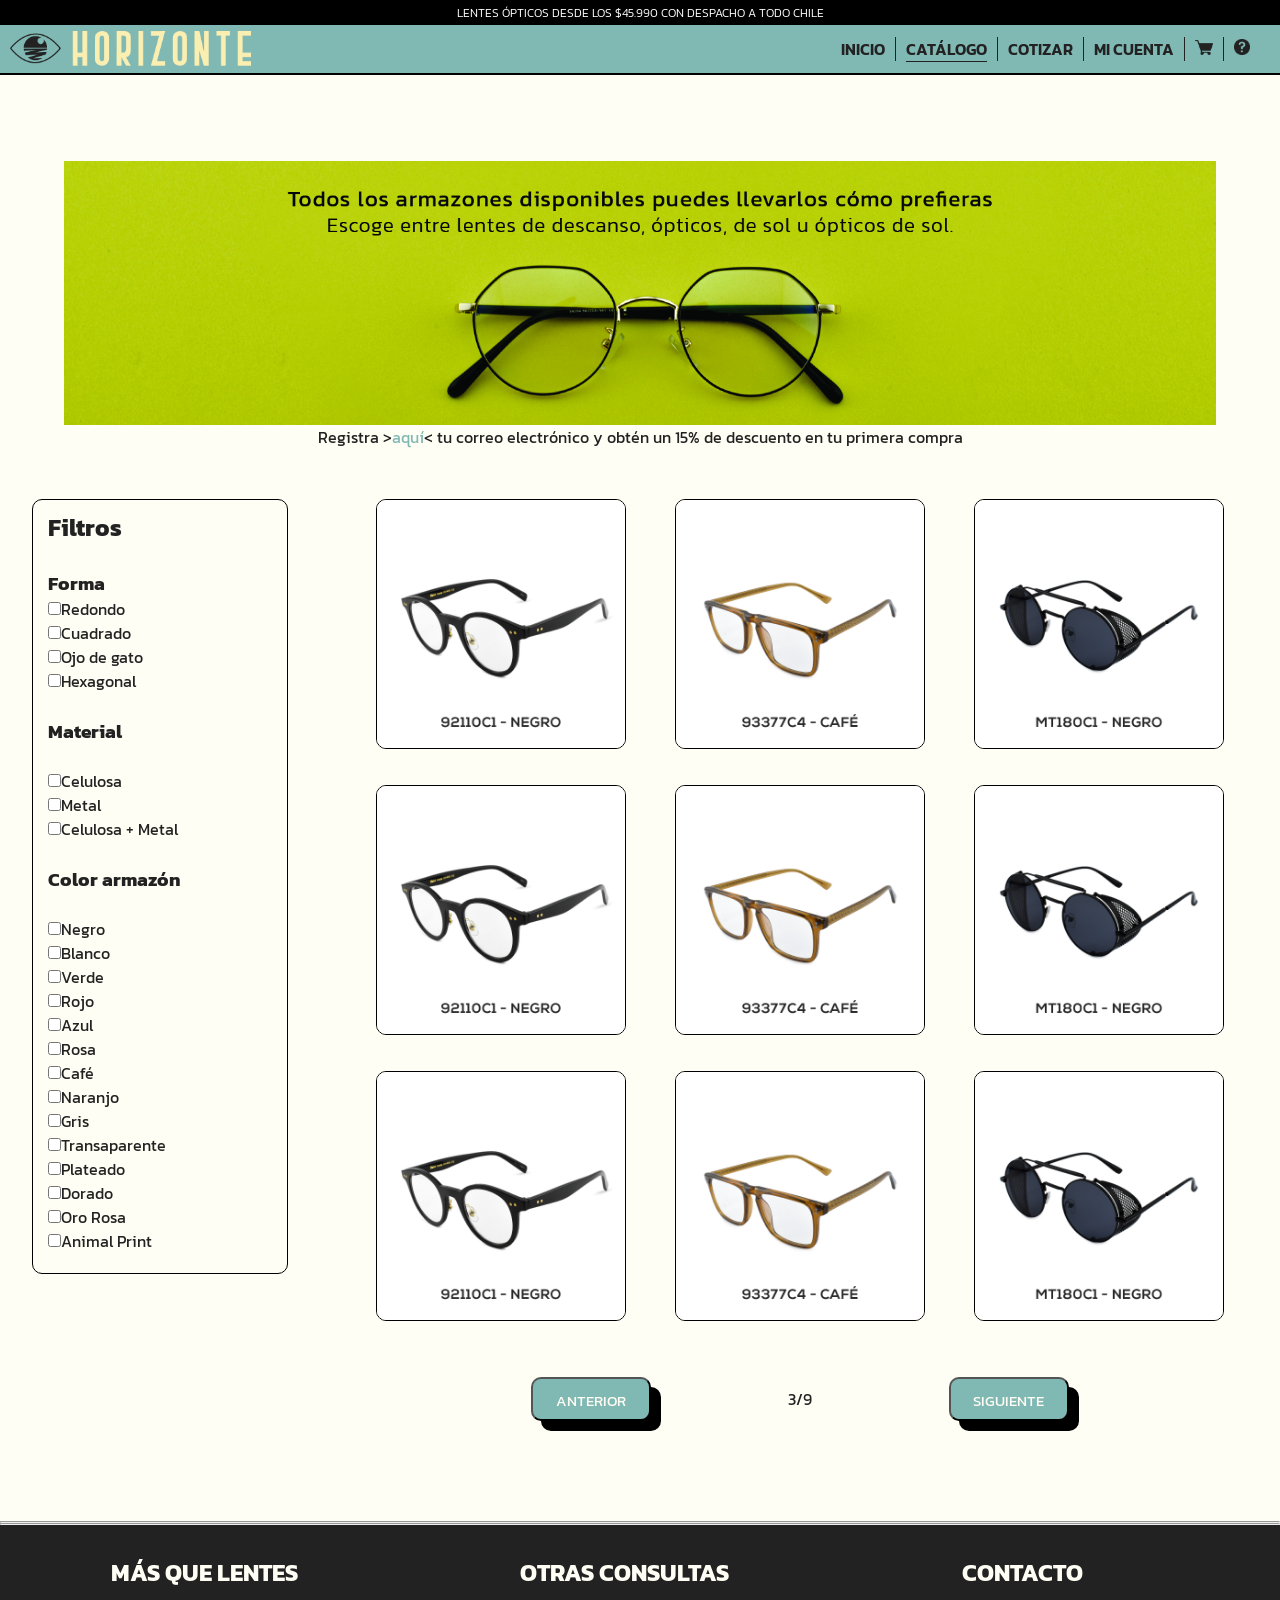
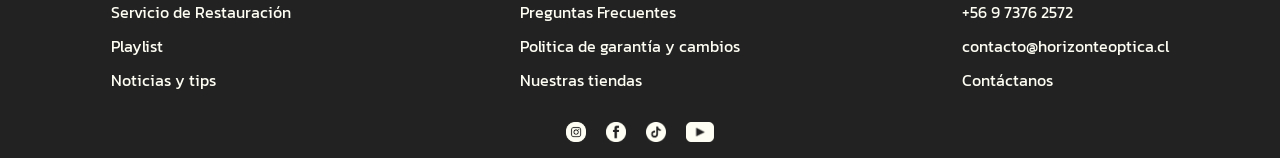
==== pages/catalogo.html @ ded0e59a "Primer commit con html PrimeraEntrega sin modificar" ====
<!DOCTYPE html>
<html lang="en">
<head>
    <meta charset="UTF-8">
    <meta name="viewport" content="width=device-width, initial-scale=1.0">

    <title>Ópticas Horizonte - Catálogo</title>

    <link rel="shorcut icon" href ="../icons/ojoamarillo_favicon.png">
    <link rel="preconnect" href="https://fonts.googleapis.com">
    <link rel="preconnect" href="https://fonts.gstatic.com" crossorigin>
    <link href="https://fonts.googleapis.com/css2?family=Kanit:ital,wght@0,100;0,200;0,300;0,400;0,500;0,600;0,700;0,800;0,900;1,100;1,200;1,300;1,400;1,500;1,600;1,700;1,800;1,900&display=swap" rel="stylesheet">
    <link rel="stylesheet" href="../css/styles-catalogo.css">

</head>
<body>


<header class="header">
    <div class="bannerOferta">
        <h1>LENTES ÓPTICOS DESDE LOS $45.990 CON DESPACHO A TODO CHILE</h1>
    </div>

    <div  class="bannerMenu"> 
        <a href="#" class="logoHeader">     
            <img src="../images/brand/horizonte_blackyellow.png" alt="">
        </a>
        <ul class="headerMenu">
            <li><a href="../index.html">INICIO</a></li>
            <li><a href="#" class="currentPage">CATÁLOGO</a> </li>
            <li><a href="./cotizar.html">COTIZAR</a>  </li>
            <li><a href="./miCuenta.html">MI CUENTA</a></li>
            <li><a href="#" class="iconoCarrito">
                <img src="../icons/carritoEeireblac.png" alt="">
                </a>    </li>
            <li><a href="../pages/ayuda.html" class="iconoAyuda">
                <img src="../icons/helpIconBold.png" alt="">
                </a></li>
        </ul>
    </div>
</header>

<main>
<section class="landingCatalogo">
    <section class="fotoInfoCatalogo">
    <img src="../images/catalogo/fotoInfoCatalogo.jpg" alt=""> 
    <article class="textoInfoCatalogo">
        <p>Registra ></p>
        <a href="./miCuenta.html">aquí</a>
        <p>< tu correo electrónico y obtén un 15% de descuento en tu primera compra</p>
    </article>
    </section>
</section>
<section class="catalogo">
    <section class="menuCatalogo">
        <h2>Filtros</h2>
        <br>
        <section class="sectionForma">
        <label for="filtroForma"><h3>Forma</h3></label>
            <input type="checkbox" name="filtroForma"
            value="formaRedondo">Redondo
            <br>
            <input type="checkbox" name="filtroForma"
            value="formaCuadrado">Cuadrado
            <br>
            <input type="checkbox" name="filtroForma"
            value="formaOjoDeGato">Ojo de gato
            <br>
            <input type="checkbox" name="filtroForma"
            value="formaHexagonal">Hexagonal
            <br>
        </section>
        <br>
        <section class="sectionMaterial">
        <label for="filtroMaterial"><h3>Material</h3></label>
            <br>
            <input type="checkbox" name="filtroMaterial"
            value="materialCelulosa">Celulosa
            <br>
            <input type="checkbox" name="filtroMaterial"
            value="materialMetal">Metal
            <br>
            <input type="checkbox" name="filtroMaterial"
            value="materialCelulosaMasMetal">Celulosa + Metal
        </section>
        <br>
        <section class="sectionColor">
            <label for="filtroColor"><h3>Color armazón</h3></label>
                <br>
                <input type="checkbox" name="filtroColor"
                value="colorNegro">Negro
                <br>
                <input type="checkbox" name="filtroColor"
                value="colorBlanco">Blanco
                <br>
                <input type="checkbox" name="filtroColor"
                value="colorVerde">Verde
                <br>
                <input type="checkbox" name="filtroColor"
                value="colorRojo">Rojo
                <br>
                <input type="checkbox" name="filtroColor"
                value="colorAzul">Azul
                <br>
                <input type="checkbox" name="filtroColor"
                value="coloRosa">Rosa
                <br>
                <input type="checkbox" name="filtroColor"
                value="colorCafe">Café
                <br>
                <input type="checkbox" name="filtroColor"
                value="colorNaranjo">Naranjo
                <br>
                <input type="checkbox" name="filtroColor"
                value="coloGris">Gris
                <br>
                <input type="checkbox" name="filtroColor"
                value="colorTransparente">Transaparente
                <br>
                <input type="checkbox" name="filtroColor"
                value="colorPlateado">Plateado
                <br>
                <input type="checkbox" name="filtroColor"
                value="colorDorado">Dorado
                <br>
                <input type="checkbox" name="filtroColor"
                value="colorOroRosa">Oro Rosa
                <br>
                <input type="checkbox" name="filtroColor"
                value="colorAnimalPrint">Animal Print
                <br>
        </section>
    </section>
    <section class="sectionLentesCatalogo">
        <section class="lentesCatalogo">
            <a href="#" class="catLente01">
                <img src="../images/lentes/92110.jpg" alt="">
            </a>
            <a href="#" class="catLente02">
                <img src="../images/lentes/93377C4.jpg" alt="">
            </a>
            <a href="#" class="catLente03">
                <img src="../images/lentes/MT180C1.jpg" alt="">
            </a>
            <a href="#" class="catLente04">
                <img src="../images/lentes/92110.jpg" alt="">
            </a>
            <a href="#" class="catLente05">
                <img src="../images/lentes/93377C4.jpg" alt="">
            </a>
            <a href="#" class="catLente06">
                <img src="../images/lentes/MT180C1.jpg" alt="">
            </a>
            <a href="#" class="catLente07">
                <img src="../images/lentes/92110.jpg" alt="">
            </a>
            <a href="#" class="catLente08">
                <img src="../images/lentes/93377C4.jpg" alt="">
            </a>
            <a href="#" class="catLente09">
                <img src="../images/lentes/MT180C1.jpg" alt="">
            </a>
        </section>
    <div class="botonesCatalogo">
        <button class="btn pagAnterior">ANTERIOR</button>
        <P>3/9</P>
        <button class="btn pagSiguiente">SIGUIENTE</button>
    </div>
    </section>
</section>

    <hr>
    <hr>
<!--COTIZAR-->

</main>

<footer>
    <section class="footerOptions">
        <section class="sectionMasQueLentes">
            <h2>MÁS QUE LENTES</h2>
            <ul class="footerList listMasQueLentes">
                <li><a href="#">Servicio de Restauración</a></li>
                <li><a href="#">Playlist</a></li>
                <li><a href="#">Noticias y tips</a></li>
            </ul>
        </section>
        <section class="sectionOtrasConsultas">
            <h2>OTRAS CONSULTAS</h2>
            <ul class="footerList listOtrasConsultas">
                <li><a href="#">Preguntas Frecuentes</a></li>
                <li><a href="#">Politica de garantía y cambios</a></li>
                <li><a href="#">Nuestras tiendas</a></li>
            </ul>
        </section>
        <section class="sectionContacto">
            <h2>CONTACTO</h2>
            <ul class="footerList listContacto">
                <li><a href="">+56 9 7376 2572</a></li>
                <li><a href="">contacto@horizonteoptica.cl</a></li>
                <li><a href="">Contáctanos</a></li>
            </ul>
        </section>
    </section>
    <section class="bannerFinal">
        <li><ul class="listRRSS">
            <li>
                <a href="">
                <img src="../icons/iconInstaCircleFlowewhite.png" alt="">
                </a></li>
            <li>
                <a href="">
                <img src="../icons/iconFaceCirWhite.png" alt="">
                </a></li>
            <li>
                <a href="">
                <img src="../icons/iconTkWhite.png" alt="">
                </a></li>
            <li>
                <a href="">
                <img src="../icons/iconYTWhite.png" alt="">
            </a></li>
        </ul></li>
    </section>
</footer>

    

</body>
</html>
---- css/styles-catalogo.css ----
@import url(styles-main.css);

/* FOTO RECIEVER CATALOGO*/
.landingCatalogo{
    position: relative;
    display: flex;
    justify-content: center;
    top: 100px;
    margin-bottom: 150px;
}

    .fotoInfoCatalogo{
        position: relative;
        display: flex;
        flex-direction: column;
        justify-content: center;
        align-items: center;
    }
    .fotoInfoCatalogo img{
    width: 90vw;
    }

    .fotoInfoCatalogo a{
        text-decoration: none;
        color: #80B8B4 ;
    }

    .textoInfoCatalogo{
        display: flex;
        flex-direction: row;
        align-items: center;
    }

.catalogo{
    display: flex;
    flex-direction: row;
    justify-content: space-around;
    margin-bottom: 100px ;
}
    .menuCatalogo{
        border: 1.5px solid #000000;
        border-radius: 10px;
        height:fit-content;
        width: 20vw;
        padding: 10px 10px 20px 15px;
    }
    .lentesCatalogo{
        width:70vw;
        display: flex;
        flex-wrap: wrap;
        justify-content: space-around;
        margin-bottom: 20px;
    }
    .lentesCatalogo img{
        height: 250px;
        border: 1.5px solid #000000;
        border-radius: 10px;
        margin-bottom: 30px;
    }
    .botonesCatalogo{
        display: flex;
        padding: 0 20% 0 20%;
        flex-direction: row;
        justify-content: space-between;
        align-items: center;
    }
    .btn{
        font-family: "Kanit", sans-serif;
        width: 120px;
        height: 40px;
        padding: 10px 10px 30px 10px;
        font-size: 15px;
        background-color: #80b8b4;
        color: #FFFEF4;
        display: flex;
        justify-content: center;
        text-align: center;
        border-radius: 10px;
        /* offset-x | offset-y | blur-radius | spread-radius | color */
        box-shadow:  10px 10px 0px 0px #000000;
    }
    .btn:hover{
        background-color: #faeeb1;
        color: #222222;
    }
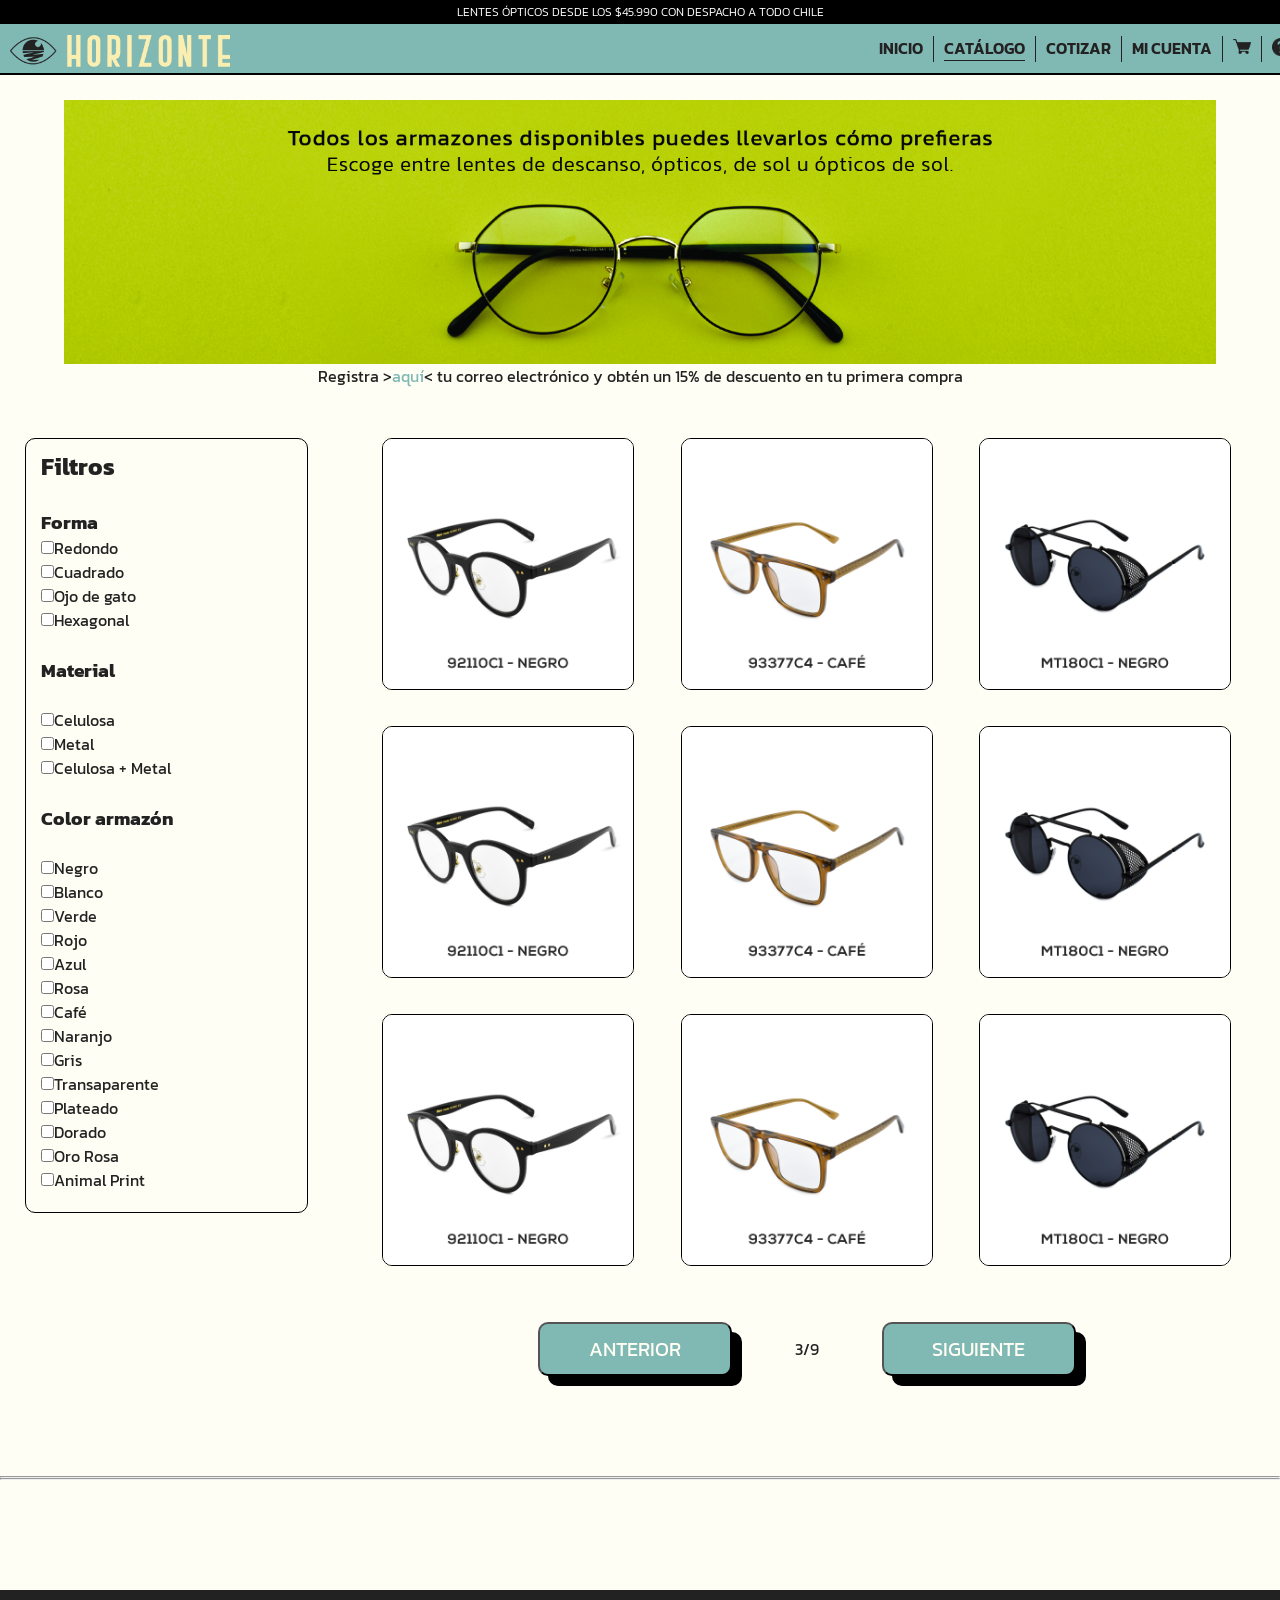
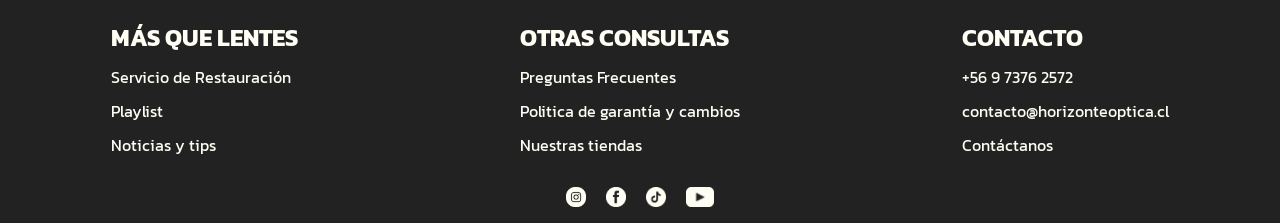
==== commit 0d813bde: "última prueba de responsive con grtid+flex" ====
--- a/pages/catalogo.html
+++ b/pages/catalogo.html
@@ -17,11 +17,9 @@
 
 
 <header class="header">
-    <div class="bannerOferta">
-        <h1>LENTES ÓPTICOS DESDE LOS $45.990 CON DESPACHO A TODO CHILE</h1>
-    </div>
-
-    <div  class="bannerMenu"> 
+        <h6 class="bannerOferta">LENTES ÓPTICOS DESDE LOS $45.990 CON DESPACHO A TODO CHILE</h6>
+
+    <div class="navBar"> 
         <a href="#" class="logoHeader">     
             <img src="../images/brand/horizonte_blackyellow.png" alt="">
         </a>
@@ -45,7 +43,7 @@
     <section class="fotoInfoCatalogo">
     <img src="../images/catalogo/fotoInfoCatalogo.jpg" alt=""> 
     <article class="textoInfoCatalogo">
-        <p>Registra ></p>
+        <p>Registra ></p><br>
         <a href="./miCuenta.html">aquí</a>
         <p>< tu correo electrónico y obtén un 15% de descuento en tu primera compra</p>
     </article>
@@ -162,16 +160,15 @@
             </a>
         </section>
     <div class="botonesCatalogo">
-        <button class="btn pagAnterior">ANTERIOR</button>
+        <button class="boton01 btnAnterior">ANTERIOR</button>
         <P>3/9</P>
-        <button class="btn pagSiguiente">SIGUIENTE</button>
+        <button class="boton01 btnSiguiente">SIGUIENTE</button>
     </div>
     </section>
 </section>
 
     <hr>
     <hr>
-<!--COTIZAR-->
 
 </main>
 
--- a/css/styles-catalogo.css
+++ b/css/styles-catalogo.css
@@ -1,4 +1,7 @@
-@import url(styles-main.css);
+@import url(mainStyle.css);
+@import url(botones.css);
+@import url(footer.css);
+@import url(header.css);
 
 /* FOTO RECIEVER CATALOGO*/
 .landingCatalogo{
@@ -7,6 +10,7 @@
     justify-content: center;
     top: 100px;
     margin-bottom: 150px;
+    font-size: 1rem;
 }
 
     .fotoInfoCatalogo{
@@ -17,7 +21,7 @@
         align-items: center;
     }
     .fotoInfoCatalogo img{
-    width: 90vw;
+    width: 90%;
     }
 
     .fotoInfoCatalogo a{
@@ -34,6 +38,7 @@
 .catalogo{
     display: flex;
     flex-direction: row;
+    flex-wrap: nowrap;
     justify-content: space-around;
     margin-bottom: 100px ;
 }
@@ -64,22 +69,23 @@
         justify-content: space-between;
         align-items: center;
     }
-    .btn{
-        font-family: "Kanit", sans-serif;
-        width: 120px;
-        height: 40px;
-        padding: 10px 10px 30px 10px;
-        font-size: 15px;
-        background-color: #80b8b4;
-        color: #FFFEF4;
-        display: flex;
-        justify-content: center;
-        text-align: center;
-        border-radius: 10px;
-        /* offset-x | offset-y | blur-radius | spread-radius | color */
-        box-shadow:  10px 10px 0px 0px #000000;
+    .boton01 {
+        height: 30px;
     }
-    .btn:hover{
-        background-color: #faeeb1;
-        color: #222222;
+
+    @media(max-width: 480px){
+        .botonesCatalogo{
+            display: flex;
+            padding: 0 0 0 0;
+            flex-direction: row;
+            justify-content: space-around;
+            align-items: center;}
+
+            .boton01 {
+                width: 110px;
+                height: 20px;
+                font-size: 1rem;
+                }
+            }
+        
     }
